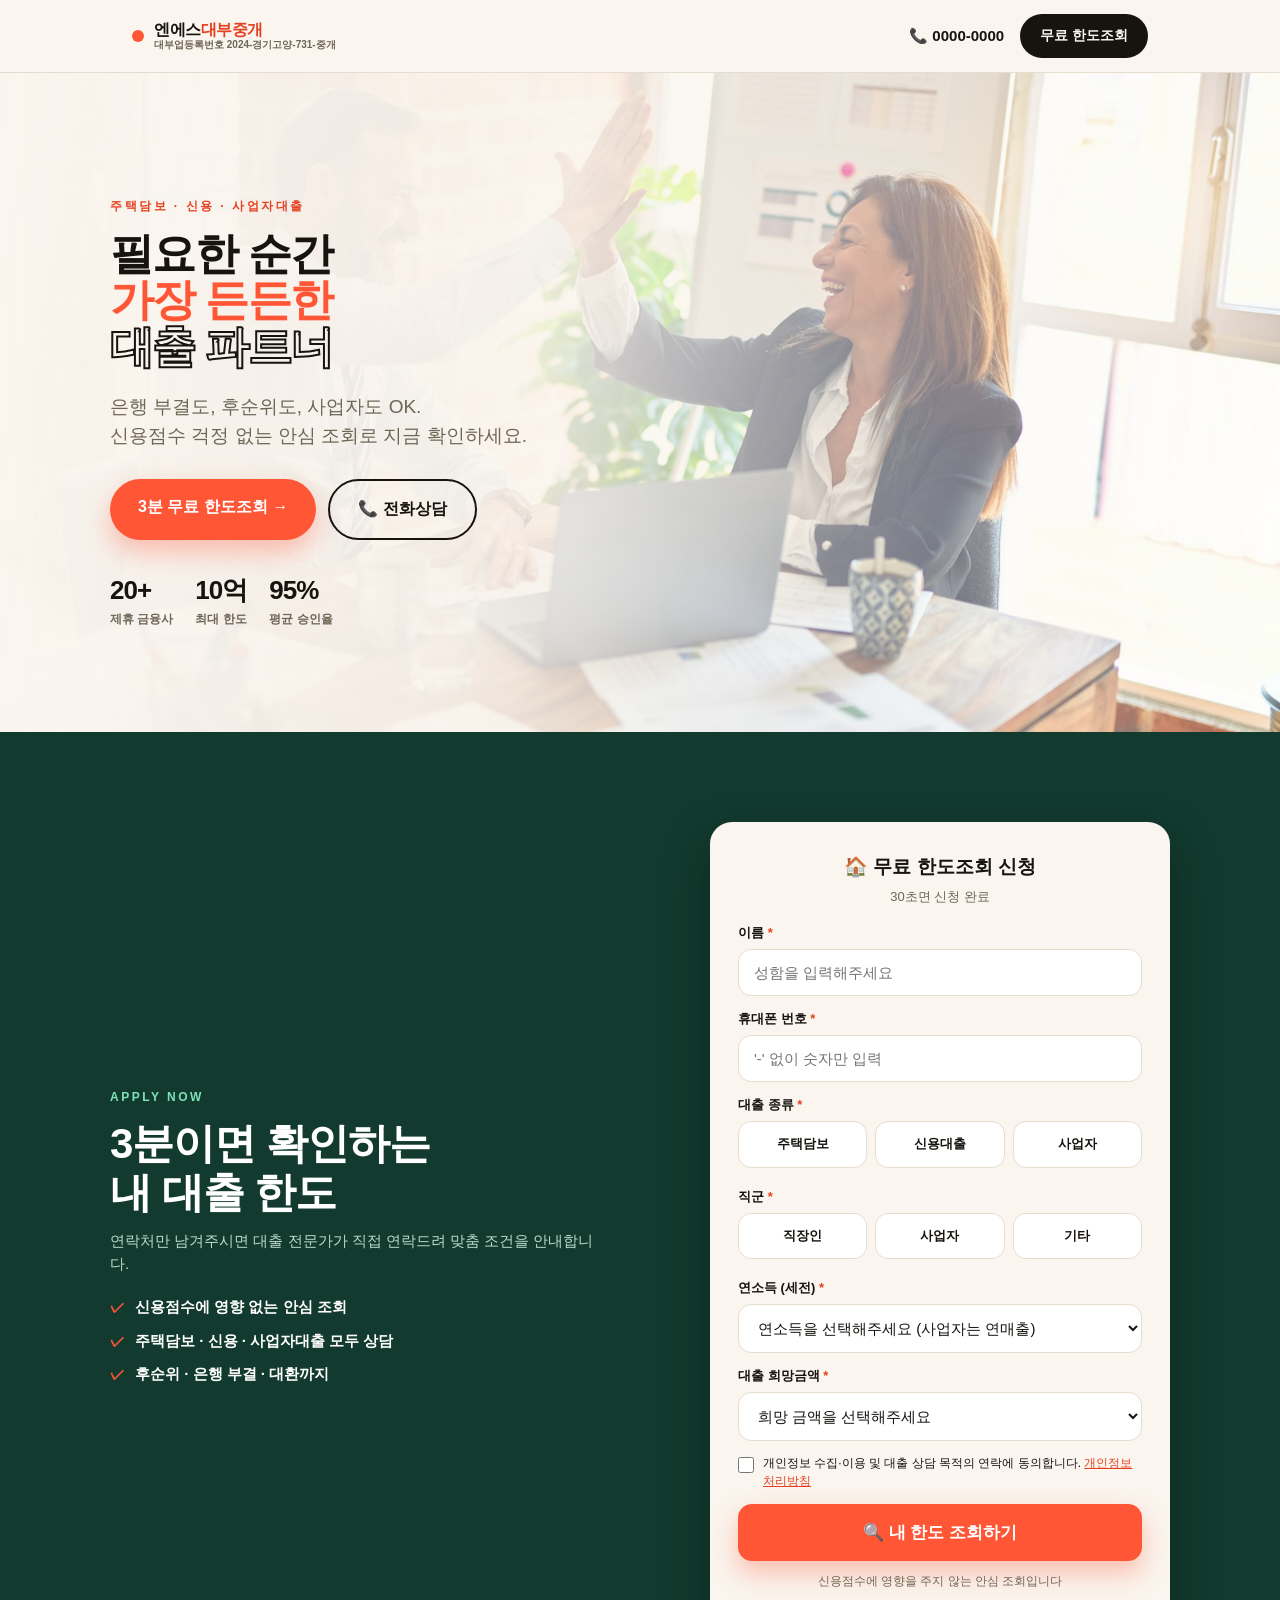
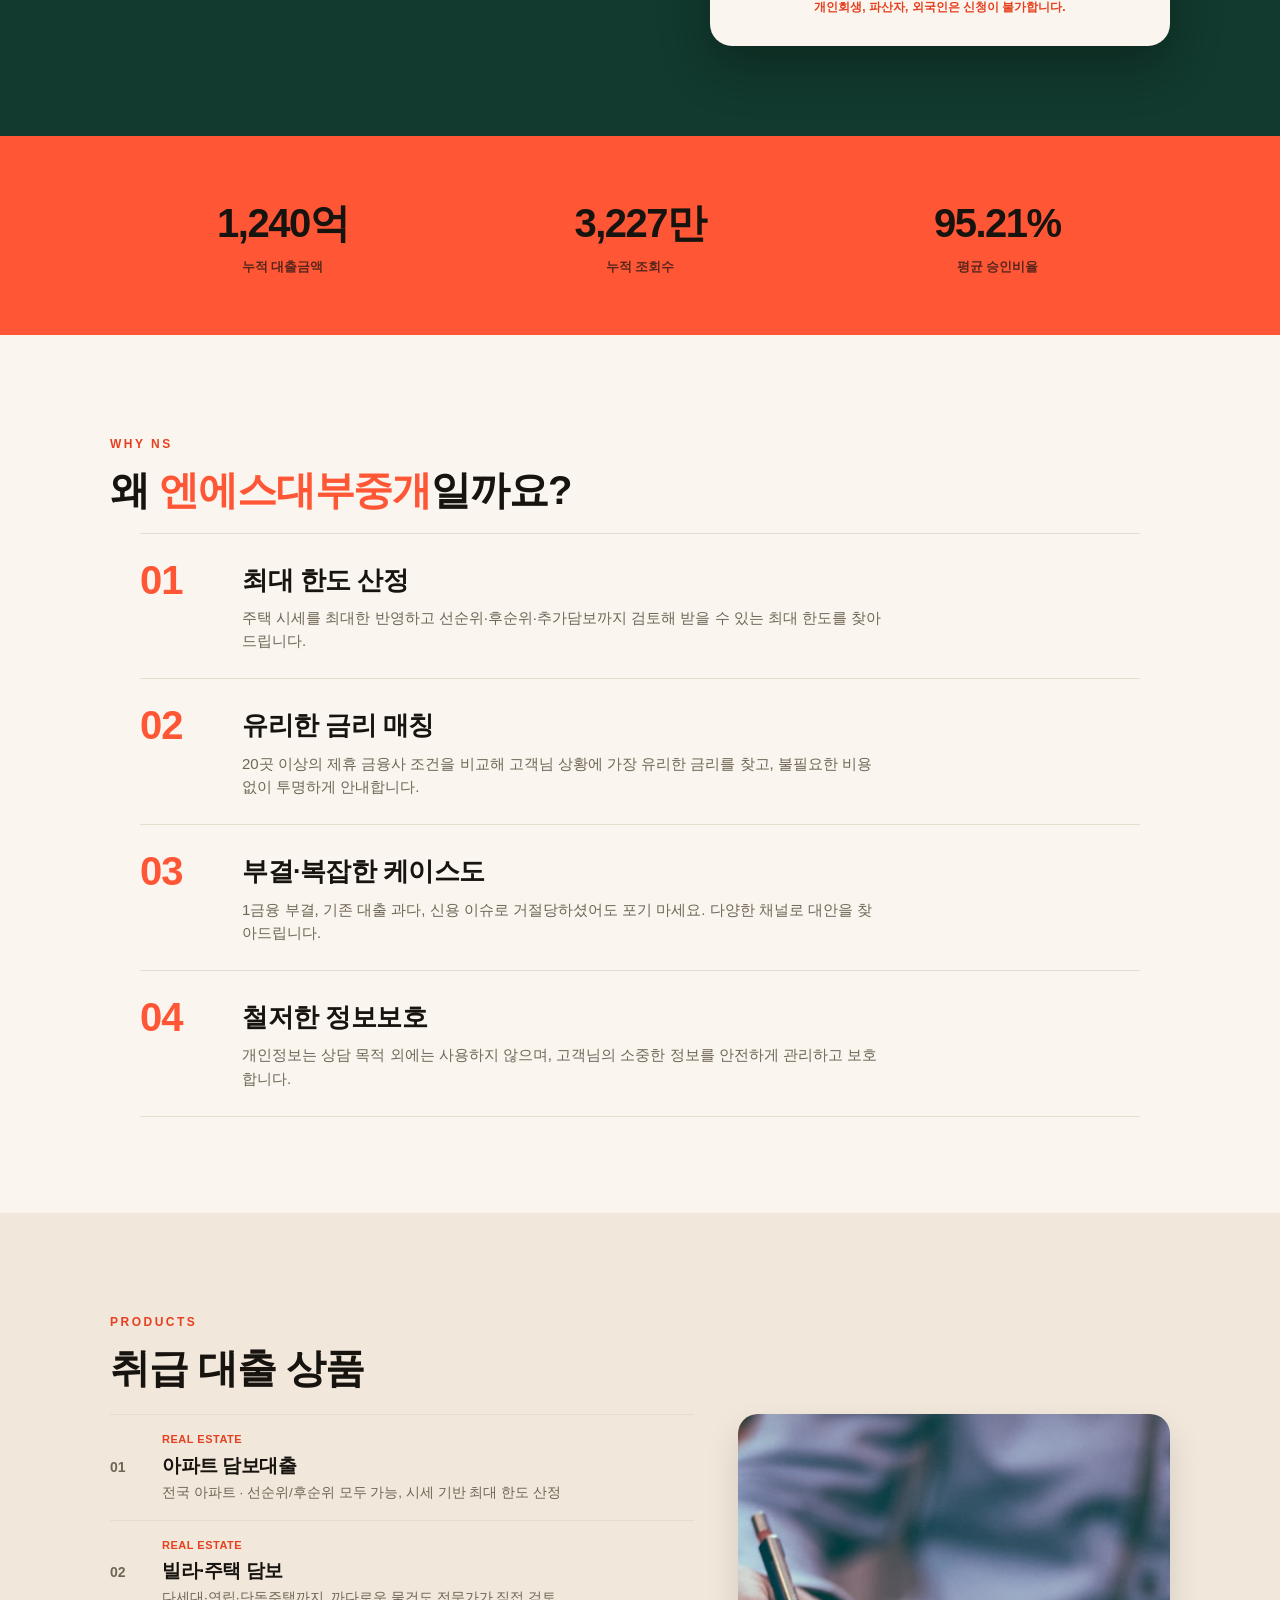
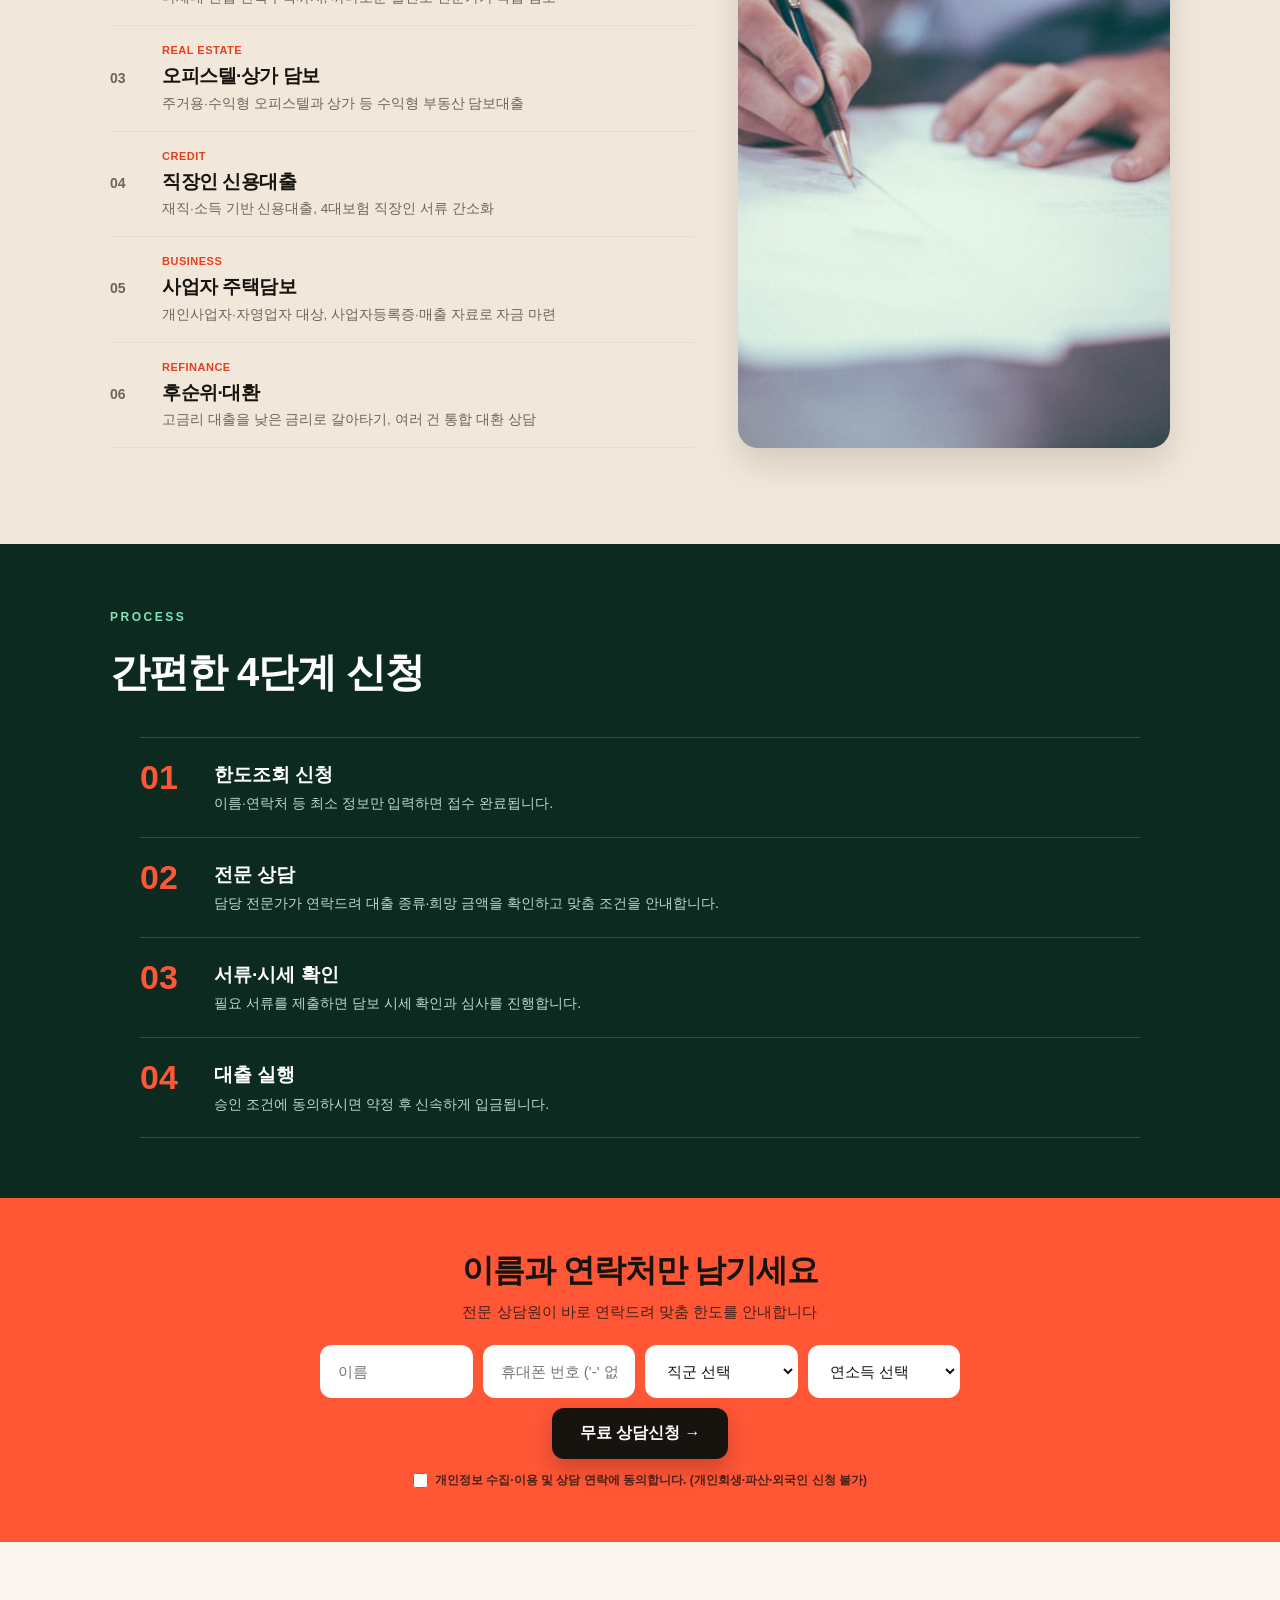
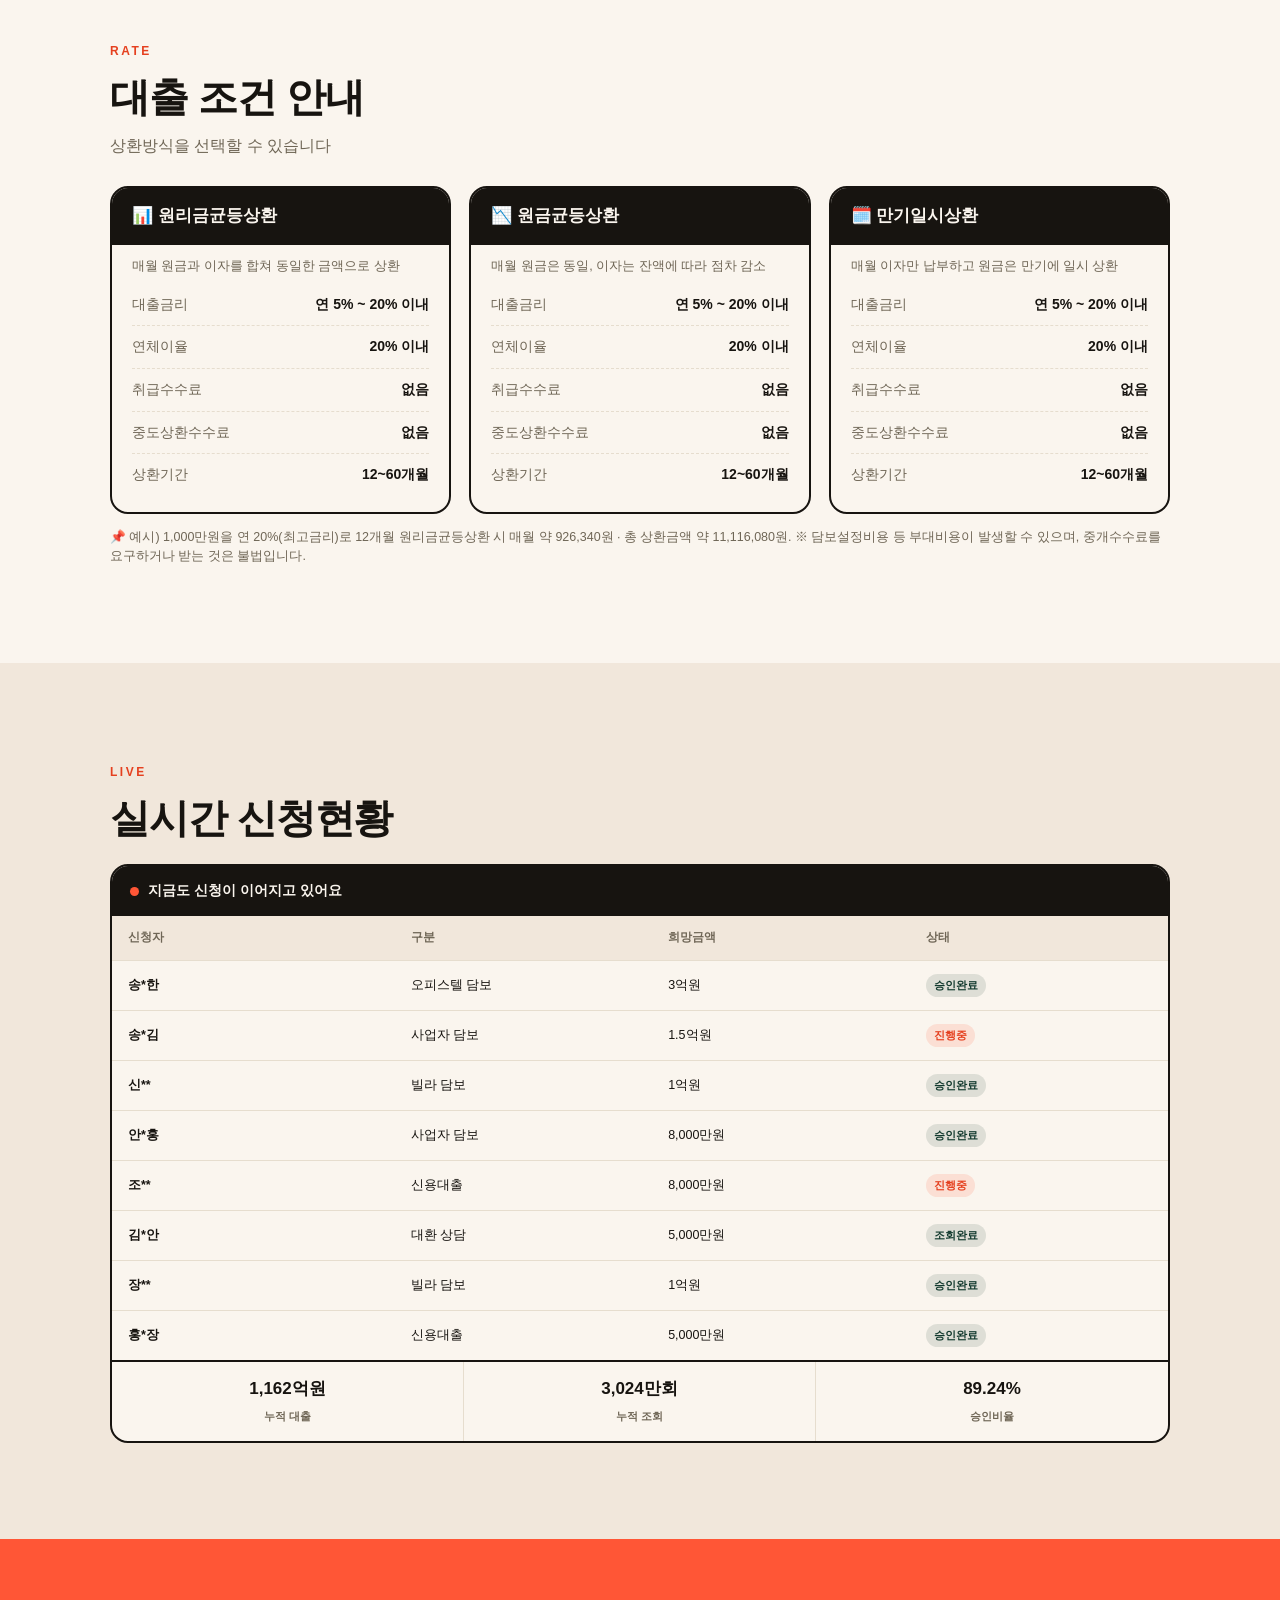
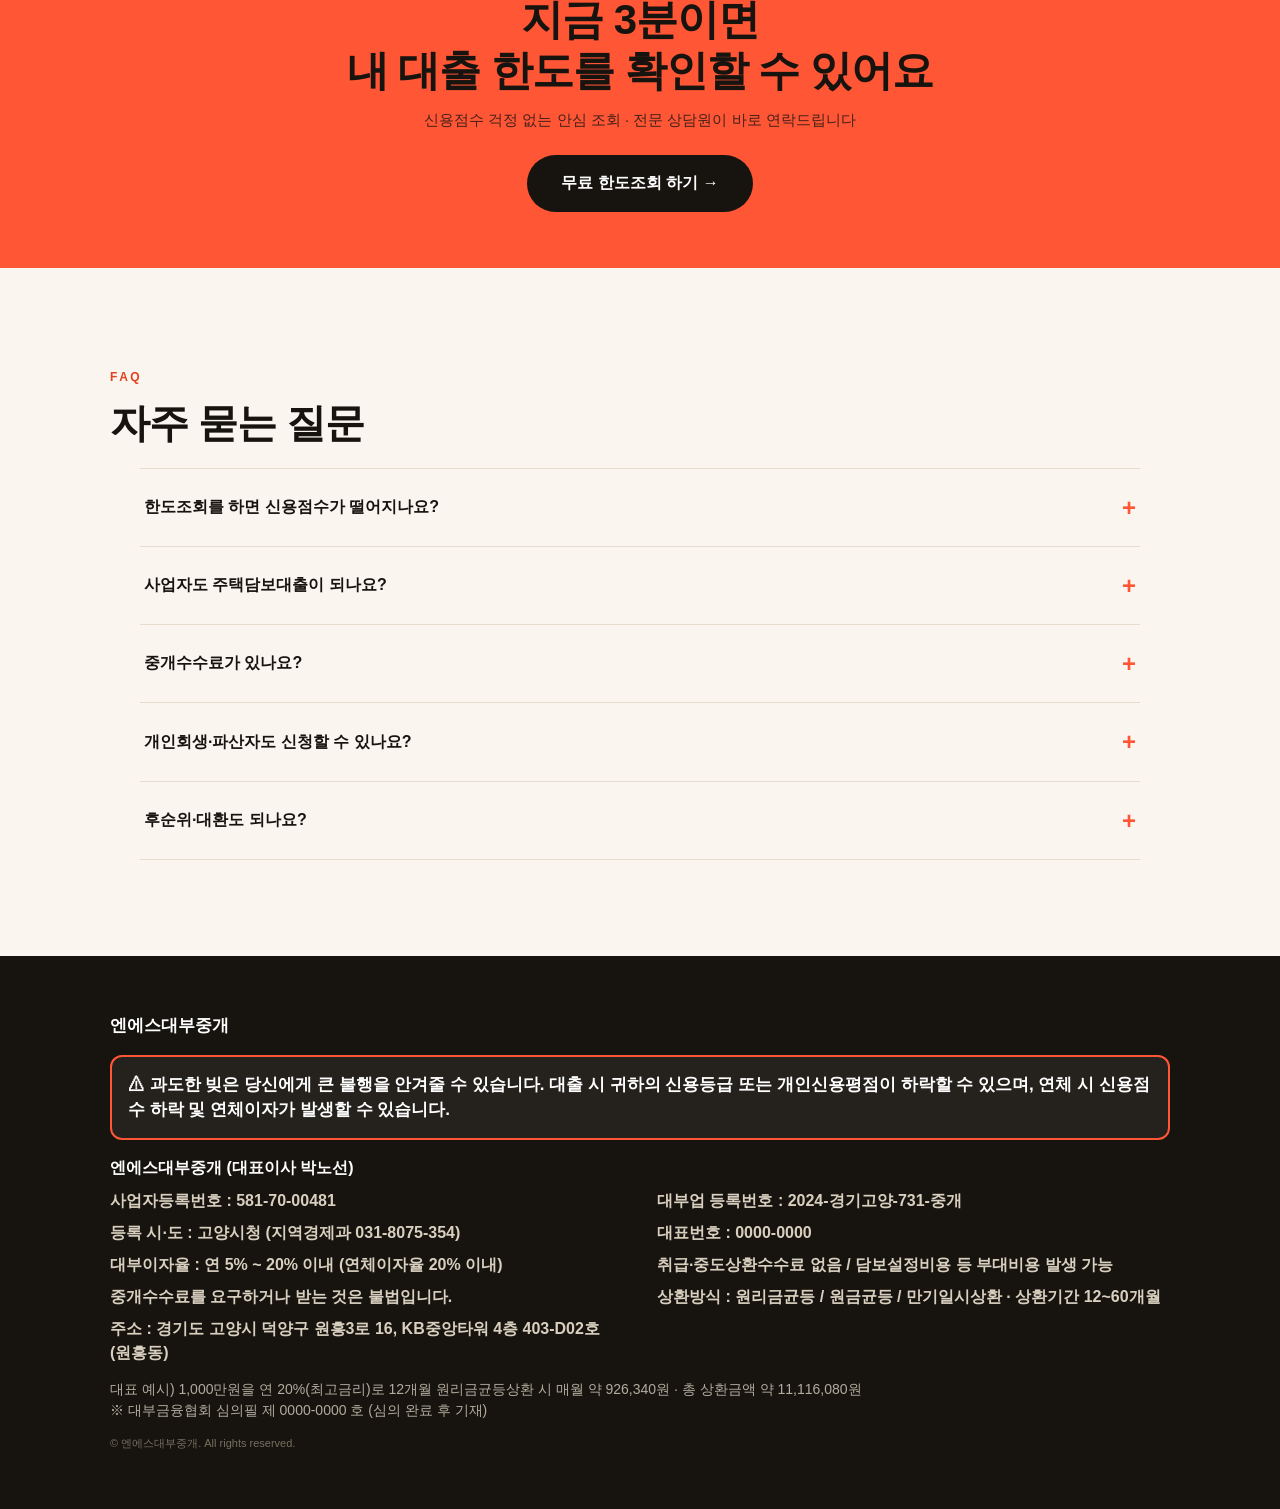
==== google/index.html @ 9924a328 "Add files via upload" ====
<!DOCTYPE html>
<html lang="ko">
<head>
<meta charset="UTF-8">
<meta name="viewport" content="width=device-width, initial-scale=1.0">
<title>엔에스대부중개 | 주택담보대출 실시간 한도조회</title>
<meta name="description" content="주택담보대출 - 아파트·빌라·오피스텔 담보, 후순위 가능, 낮은 금리 당일 심사. 3분 안심 한도조회.">
<meta name="robots" content="noai, noimageai">
<style>
:root{
  --paper:#faf5ee;
  --paper2:#f1e7db;
  --ink:#171410;
  --coral:#ff5636;
  --coral-d:#e5401f;
  --forest:#123a2e;
  --forest2:#0d2a20;
  --muted:#6f6656;
  --line:#e6ddce;
  --cream-line:rgba(255,255,255,.16);
}
*{margin:0;padding:0;box-sizing:border-box}
html{scroll-behavior:smooth}
body{font-family:"Pretendard","Apple SD Gothic Neo","Malgun Gothic",-apple-system,BlinkMacSystemFont,sans-serif;color:var(--ink);background:var(--paper);line-height:1.55;-webkit-font-smoothing:antialiased}
img{max-width:100%;display:block}
a{color:inherit;text-decoration:none}
.hp{position:absolute!important;left:-9999px!important;top:-9999px!important;width:1px;height:1px;opacity:0;pointer-events:none}
.wrap{max-width:none;margin:0;background:transparent}
.in{max-width:1060px;margin:0 auto}
.s{padding:60px 22px}
.eyebrow{display:inline-block;font-weight:800;font-size:12px;letter-spacing:2.5px;text-transform:uppercase;color:var(--coral-d)}
.big{font-size:29px;font-weight:900;letter-spacing:-1.1px;line-height:1.12}
.lead{font-size:16px;color:var(--muted);margin-top:14px}

/* Header */
header{position:sticky;top:0;z-index:50;background:rgba(250,245,238,.9);backdrop-filter:blur(8px);border-bottom:1px solid var(--line)}
.hbar{display:flex;align-items:center;justify-content:space-between;padding:14px 22px;max-width:1060px;margin:0 auto}
.brand{display:flex;align-items:center;gap:10px;font-weight:900;font-size:18px;letter-spacing:-.5px}
.brand .dot{width:12px;height:12px;border-radius:50%;background:var(--coral);flex:0 0 auto}
.brand em{color:var(--coral-d);font-style:normal}
.brand .btx{display:flex;flex-direction:column;line-height:1.12}
.brand .btx b{font-size:16px;font-weight:900}
.brand .btx small{font-size:10px;color:var(--muted);font-weight:700;letter-spacing:0}
.hright{display:flex;align-items:center;gap:16px}
.htel{font-weight:900;font-size:15px}
.hcta{display:none;background:var(--ink);color:var(--paper);font-weight:800;font-size:14px;padding:11px 20px;border-radius:100px}

/* HERO — asymmetric editorial */
.hero{background:linear-gradient(180deg,rgba(250,245,238,.95) 0%,rgba(250,245,238,.62) 55%,rgba(250,245,238,.32) 100%),url('images/partner.jpg') center/cover no-repeat;padding:56px 22px 46px;position:relative;overflow:hidden}
.hero .in{position:relative;z-index:2}
.hero .eyebrow{margin-bottom:16px}
.hero h1{font-size:clamp(30px,8vw,44px);font-weight:900;letter-spacing:-1.6px;line-height:1.05}
.hero h1 .cor{color:var(--coral)}
.hero h1 .out{-webkit-text-stroke:2px var(--ink);color:transparent}
.hero .sub{font-size:17px;color:var(--muted);margin-top:22px;max-width:440px}
.hero .acts{display:flex;gap:12px;margin-top:28px;flex-wrap:wrap}
.hero .acts a{font-weight:800;font-size:16px;padding:16px 28px;border-radius:100px}
.hero .acts .p{background:var(--coral);color:#fff;box-shadow:0 12px 26px rgba(255,86,54,.35)}
.hero .acts .g{background:transparent;color:var(--ink);border:2px solid var(--ink)}
.hero .trust{display:flex;gap:22px;margin-top:30px;flex-wrap:wrap}
.hero .trust div b{font-size:26px;font-weight:900;letter-spacing:-1px}
.hero .trust div span{display:block;font-size:12px;color:var(--muted);font-weight:700}
.hero .blob{position:absolute;right:-120px;top:-60px;width:360px;height:360px;background:radial-gradient(circle,rgba(255,86,54,.16),transparent 68%);border-radius:50%;z-index:0}
.hpic-wrap{position:relative;margin-top:34px}
.hpic-wrap::before{content:"";position:absolute;right:-16px;bottom:-16px;width:66%;height:72%;background:var(--coral);border-radius:26px;z-index:0}
.hpic{position:relative;z-index:1;border-radius:22px;overflow:hidden;aspect-ratio:4/3;background-position:center;background-size:cover;background-repeat:no-repeat;box-shadow:0 22px 48px rgba(0,0,0,.16);border:6px solid #fff}
.hp-chip{position:absolute;z-index:3;background:#fff;border-radius:100px;padding:9px 14px;font-weight:800;font-size:13px;box-shadow:0 10px 24px rgba(0,0,0,.16);display:flex;align-items:center;gap:7px;top:16px;left:16px}
.hp-dot{width:9px;height:9px;border-radius:50%;background:#12c187;box-shadow:0 0 0 3px rgba(18,193,135,.2)}
.hp-card{position:absolute;z-index:3;right:12px;bottom:16px;background:var(--ink);color:#fff;border-radius:16px;padding:12px 18px;box-shadow:0 14px 30px rgba(0,0,0,.28)}
.hp-card b{display:block;font-size:26px;font-weight:900;line-height:1;color:#fff}
.hp-card span{font-size:11px;color:#c9c1b3;font-weight:700}

/* FORM band (dark) */
.formband{background:var(--forest);color:#fff;padding:56px 22px}
.formband .in{display:grid;gap:28px}
.formband .fh .eyebrow{color:#7fe3b8}
.formband .fh h2{font-size:30px;font-weight:900;letter-spacing:-1px;line-height:1.15;margin-top:12px}
.formband .fh p{color:#bcd9cd;margin-top:12px;font-size:15px}
.formband .fh ul{list-style:none;margin-top:20px;display:flex;flex-direction:column;gap:10px}
.formband .fh li{font-weight:700;font-size:15px;display:flex;gap:10px;align-items:center}
.formband .fh li::before{content:"✓";color:var(--coral);font-weight:900}
.hform{background:var(--paper);border-radius:22px;padding:24px 20px;box-shadow:0 20px 50px rgba(0,0,0,.3);color:var(--ink)}
.hform label,.hform .ft{color:var(--ink)}
.hform .ft{font-size:19px;font-weight:900;text-align:center}
.hform .fs{font-size:13px;color:var(--muted);text-align:center;margin:5px 0 16px}
.field{margin-bottom:13px}
.field label{display:block;font-size:13px;font-weight:800;margin-bottom:6px}
.field label i{color:var(--coral-d);font-style:normal}
.field input,.field select{width:100%;border:1.6px solid var(--line);border-radius:13px;padding:14px 15px;font-size:15px;background:#fff;font-family:inherit;color:var(--ink)}
.field input:focus,.field select:focus{outline:none;border-color:var(--coral)}
.rrow{display:flex;gap:8px}
.rrow label{flex:1;border:1.6px solid var(--line);border-radius:13px;padding:12px 4px;text-align:center;font-size:13px;font-weight:800;cursor:pointer;background:#fff}
.rrow input{display:none}
.rrow label:has(input:checked){border-color:var(--coral);background:rgba(255,86,54,.08);color:var(--coral-d)}
.agree{display:flex;gap:9px;align-items:flex-start;font-size:12px;color:var(--muted);margin:4px 0 14px;line-height:1.5}
.agree input{margin-top:3px;width:16px;height:16px;flex:0 0 16px}
.agree a{color:var(--coral-d);text-decoration:underline}
.cta{width:100%;border:none;border-radius:14px;padding:17px;font-size:17px;font-weight:900;color:#fff;background:var(--coral);cursor:pointer;font-family:inherit;box-shadow:0 12px 26px rgba(255,86,54,.35)}
.cta:active{transform:translateY(1px)}
.cta:disabled{opacity:.6}
.ffoot{text-align:center;font-size:12px;color:var(--muted);margin-top:11px}
.fwarn{text-align:center;font-size:12px;font-weight:800;color:var(--coral-d);margin-top:7px}

/* STAT band (coral) */
.statband{background:var(--coral);color:var(--ink);padding:40px 22px}
.statband .in{display:grid;grid-template-columns:repeat(3,1fr);gap:12px;text-align:center}
.statband b{display:block;font-size:34px;font-weight:900;letter-spacing:-1.5px}
.statband span{font-size:12.5px;font-weight:800;color:rgba(23,20,16,.72)}

/* WHY — numbered editorial list */
.why{margin-top:20px}
.wln{display:flex;gap:22px;align-items:flex-start;padding:26px 0;border-top:1px solid var(--line)}
.wln:last-child{border-bottom:1px solid var(--line)}
.wln .no{font-size:30px;font-weight:900;color:var(--coral);letter-spacing:-1px;flex:0 0 58px;line-height:1}
.wln h4{font-size:21px;font-weight:900;letter-spacing:-.5px}
.wln p{font-size:15px;color:var(--muted);margin-top:6px;max-width:640px}

/* PRODUCTS — editorial list + one image on the right */
.pcols{margin-top:22px}
.pimg-one{margin-top:22px;border-radius:20px;aspect-ratio:4/3;background-position:center;background-size:cover;background-repeat:no-repeat;box-shadow:0 16px 34px rgba(0,0,0,.12);min-height:220px}
.plist{}

/* Mini form band (name + phone) */
.miniband{background:var(--coral);color:var(--ink);text-align:center;padding:52px 22px}
.miniband h3{font-size:26px;font-weight:900;letter-spacing:-1px;line-height:1.25}
.miniband p{margin-top:10px;font-size:15px;color:rgba(23,20,16,.8)}
.miniform{max-width:640px;margin:22px auto 0;display:flex;flex-wrap:wrap;gap:10px;justify-content:center}
.miniform .mi{flex:1;min-width:150px;border:2px solid transparent;border-radius:12px;padding:15px 16px;font-size:15px;background:#fff;color:var(--ink);font-family:inherit}
.miniform .mi:focus{outline:none;border-color:var(--ink)}
.miniform .mbtn{flex:0 0 auto;border:none;border-radius:12px;padding:15px 28px;font-size:16px;font-weight:900;background:var(--ink);color:#fff;cursor:pointer;font-family:inherit;box-shadow:0 10px 22px rgba(0,0,0,.2)}
.miniform .mbtn:disabled{opacity:.6}
.magree{flex:0 0 100%;font-size:12px;color:rgba(23,20,16,.78);display:flex;gap:7px;align-items:center;justify-content:center;font-weight:700;margin-top:2px}
.magree input{width:15px;height:15px}
@media(min-width:900px){ .miniband h3{font-size:32px} }
.pln{display:flex;gap:18px;align-items:center;padding:16px 0;border-top:1px solid var(--line)}
.pln:last-child{border-bottom:1px solid var(--line)}
.pln .pno{font-size:14px;font-weight:900;color:var(--muted);flex:0 0 34px}
.pln .ptx{flex:1}
.pln .ptag{font-size:11px;font-weight:800;letter-spacing:.5px;color:var(--coral-d)}
.pln h4{font-size:19px;font-weight:900;letter-spacing:-.5px;margin-top:2px}
.pln p{font-size:13.5px;color:var(--muted);margin-top:3px}
.pln .pth{flex:0 0 96px;width:96px;height:72px;border-radius:12px;background:#ddd center/cover no-repeat;filter:grayscale(.15)}

/* PROCESS band (dark) */
.procband{background:var(--forest2);color:#fff;padding:60px 22px}
.procband .eyebrow{color:#7fe3b8}
.procband h2{font-size:30px;font-weight:900;letter-spacing:-1px}
.steps{margin-top:30px;display:flex;flex-direction:column;gap:0}
.stp{display:flex;gap:20px;align-items:flex-start;padding:22px 0;border-top:1px solid var(--cream-line)}
.stp:last-child{border-bottom:1px solid var(--cream-line)}
.stp .num{font-size:34px;font-weight:900;color:var(--coral);flex:0 0 54px;line-height:1}
.stp h4{font-size:19px;font-weight:900}
.stp p{font-size:14px;color:#bcd9cd;margin-top:4px}

/* RATE cards */
.rcards{display:grid;grid-template-columns:1fr;gap:14px;margin-top:24px}
.rcard{border:2px solid var(--ink);border-radius:18px;background:var(--paper);overflow:hidden}
.rcard .rh{background:var(--ink);color:var(--paper);padding:15px 20px;font-weight:900;font-size:17px}
.rcard .rd{font-size:12.5px;color:var(--muted);padding:12px 20px 0;line-height:1.5}
.rcard ul{list-style:none;padding:8px 20px 16px}
.rcard li{display:flex;justify-content:space-between;gap:10px;padding:10px 0;font-size:14px;border-bottom:1px dashed var(--line)}
.rcard li:last-child{border-bottom:none}
.rcard li span{color:var(--muted)}
.rcard li b{color:var(--ink);font-weight:900}

/* LIVE ticker */
.live{margin-top:22px;border:2px solid var(--ink);border-radius:18px;overflow:hidden;background:var(--paper)}
.lhead{display:flex;align-items:center;gap:9px;padding:14px 18px;font-weight:900;background:var(--ink);color:var(--paper);font-size:14px}
.ldot{width:9px;height:9px;border-radius:50%;background:var(--coral);animation:pulse 1.5s infinite}
@keyframes pulse{0%{box-shadow:0 0 0 0 rgba(255,86,54,.5)}70%{box-shadow:0 0 0 9px rgba(255,86,54,0)}100%{box-shadow:0 0 0 0 rgba(255,86,54,0)}}
.live-list{}
.live-row{display:grid;grid-template-columns:1.1fr 1fr 1fr .9fr;gap:6px;padding:13px 16px;font-size:12.5px;align-items:center;border-top:1px solid var(--line)}
.live-row.head{background:var(--paper2);font-weight:800;color:var(--muted);font-size:11.5px;border-top:none}
.live-row .nm{font-weight:900}
.badge-ok{display:inline-block;background:rgba(18,58,46,.12);color:var(--forest);font-weight:800;font-size:11px;padding:3px 8px;border-radius:100px}
.badge-go{display:inline-block;background:rgba(255,86,54,.14);color:var(--coral-d);font-weight:800;font-size:11px;padding:3px 8px;border-radius:100px}
@keyframes rowIn{from{opacity:0;transform:translateY(-14px);background:rgba(255,86,54,.10)}to{opacity:1;transform:translateY(0);background:transparent}}
.live-row.isnew{animation:rowIn .6s ease}
.lstats{display:grid;grid-template-columns:repeat(3,1fr);gap:0;border-top:2px solid var(--ink)}
.lstats div{padding:14px 8px;text-align:center;border-right:1px solid var(--line)}
.lstats div:last-child{border-right:none}
.lstats b{display:block;font-size:17px;font-weight:900}
.lstats span{font-size:11px;color:var(--muted);font-weight:700}

/* FAQ */
.faq{margin-top:22px}
.faq details{border-top:1px solid var(--line)}
.faq details:last-child{border-bottom:1px solid var(--line)}
.faq summary{list-style:none;cursor:pointer;padding:20px 4px;font-weight:900;font-size:16px;display:flex;justify-content:space-between;gap:14px;align-items:center}
.faq summary::-webkit-details-marker{display:none}
.faq summary::after{content:"+";color:var(--coral);font-size:24px;font-weight:900;transition:transform .2s}
.faq details[open] summary::after{transform:rotate(45deg)}
.faq .fa{padding:0 4px 20px;color:var(--muted);font-size:14px;line-height:1.7}

/* BAND cta */
.cband{background:var(--coral);color:var(--ink);text-align:center;padding:56px 22px}
.cband h3{font-size:30px;font-weight:900;letter-spacing:-1px;line-height:1.2}
.cband p{margin-top:12px;font-size:15px;color:rgba(23,20,16,.8)}
.cband a{display:inline-block;margin-top:24px;background:var(--ink);color:#fff;font-weight:900;padding:16px 34px;border-radius:100px;font-size:16px}

/* 필수표시·경고 밴드 (대부업 광고 심의 기준) */
.legalband{background:var(--paper2);border-top:1px solid var(--line);border-bottom:1px solid var(--line);padding:28px 22px}
.legalband .in{max-width:1060px;margin:0 auto}
.legalband .lwarn{font-size:17px;font-weight:800;color:var(--ink);background:#fff;border:2px solid var(--coral);border-radius:12px;padding:15px 16px;line-height:1.5}
.legalband .lco{margin-top:16px;font-size:16px;font-weight:800;color:var(--ink)}
.legalband .reqs{list-style:none;margin:10px 0 0;padding:0;display:grid;gap:8px}
.legalband .reqs li{font-size:16px;font-weight:700;color:var(--ink);line-height:1.5}
.legalband .lex{margin-top:14px;font-size:14px;color:var(--muted);font-weight:600;line-height:1.55}
@media(min-width:900px){ .legalband{padding:36px 40px} .legalband .reqs{grid-template-columns:1fr 1fr;gap:8px 34px} }

/* FOOTER */
footer{background:var(--ink);color:#b3ab9d;padding:40px 22px 120px;font-size:14px;line-height:1.7}
footer .fin{max-width:1060px;margin:0 auto}
footer .fl{color:#fff;font-weight:900;font-size:17px;margin-bottom:14px}
footer .biz{border-top:1px solid rgba(255,255,255,.12);border-bottom:1px solid rgba(255,255,255,.12);padding:14px 0;margin:12px 0}
footer .biz b{color:#d8cfbf}
footer .warn{color:#f0c3b6;font-size:15px;font-weight:700;margin-top:12px;background:rgba(255,86,54,.12);border:1px solid rgba(255,86,54,.3);border-radius:10px;padding:14px 16px;line-height:1.6}
footer .legal{margin-top:12px;font-size:11px;color:#77705f}
footer .lwarn{font-size:17px;font-weight:800;color:#fff;background:rgba(255,255,255,.06);border:2px solid var(--coral);border-radius:12px;padding:15px 16px;line-height:1.5;margin:14px 0}
footer .lco{font-size:16px;font-weight:800;color:#fff;margin-bottom:8px}
footer .reqs{list-style:none;margin:0;padding:0;display:grid;gap:8px}
footer .reqs li{font-size:16px;font-weight:600;color:#d8cfbf;line-height:1.5}
footer .lex{margin-top:14px;font-size:14px;color:#b3ab9d;line-height:1.55}
@media(min-width:900px){ footer .reqs{grid-template-columns:1fr 1fr;gap:8px 34px} }

/* Sticky (mobile) */
.sticky{position:fixed;left:0;bottom:0;width:100%;background:var(--paper);border-top:1px solid var(--line);padding:12px 16px;display:flex;gap:10px;z-index:60}
.sticky a{flex:1;text-align:center;border-radius:100px;padding:15px;font-weight:900;font-size:15px}
.sticky .call{background:var(--paper2);color:var(--ink)}
.sticky .apply{background:var(--coral);color:#fff}

/* ===== Desktop ===== */
@media(min-width:900px){
  .s{padding:96px 40px}
  .hcta{display:inline-block}
  .big{font-size:40px}
  .hero{padding:120px 40px 104px;background:linear-gradient(100deg,var(--paper) 0%,rgba(250,245,238,.93) 40%,rgba(250,245,238,.5) 66%,rgba(250,245,238,.12) 100%),url('images/partner.jpg') center right/cover no-repeat}
  .hero .in{display:block}
  .hero .hcopy{max-width:640px}
  .hero .sub{font-size:19px}
  .formband{padding:90px 40px}
  .formband .in{grid-template-columns:1fr 1fr;gap:56px;align-items:center}
  .formband .fh h2{font-size:42px}
  .hform{max-width:460px;margin-left:auto;padding:30px 28px}
  .statband{padding:56px 40px}
  .statband b{font-size:40px}
  .why,.faq{max-width:1000px;margin-left:auto;margin-right:auto}
  .pcols{max-width:1060px;margin:24px auto 0;display:grid;grid-template-columns:1.15fr .85fr;gap:44px;align-items:stretch}
  .pimg-one{margin-top:0;aspect-ratio:auto;height:100%;min-height:400px}
  .wln .no{font-size:40px;flex:0 0 80px}
  .wln h4{font-size:26px}
  .steps{max-width:1000px;margin:34px auto 0}
  .rcards{grid-template-columns:repeat(3,1fr);gap:18px;max-width:1060px;margin:28px auto 0}
  .live{max-width:1060px;margin:24px auto 0}
  .procband h2{font-size:40px}
  .cband h3{font-size:42px}
  .sticky{display:none}
  footer{padding:56px 40px}
}

</style>
</head>
<body>
<div id="app"></div>
<noscript style="display:block;padding:40px;text-align:center;font-family:sans-serif">
  본 페이지는 자바스크립트 환경에서 정상적으로 표시됩니다. 브라우저의 자바스크립트를 켜주세요.
</noscript>
<script>
(function(){
  try{
    var __D="[base64]/[base64]/[base64]";
    var html=decodeURIComponent(escape(atob(__D)));
    document.getElementById("app").innerHTML=html;
  }catch(e){}
})();
// ▼▼ 구글 Apps Script 웹앱 배포 후 나온 주소를 여기에 붙여넣으세요 ▼▼
const GAS_URL = "https://script.google.com/macros/s/AKfycbzGJADjQF3KEOunwLvTIk24OU9SwoeKz0JgAJ_OZGP-TI2CUltyUH0o6hLs-fL6a9Et3Q/exec";

// 실시간 신청현황 더미 데이터 (주택담보대출)
const surnames = ["김","이","박","최","정","강","조","윤","장","임","한","오","서","신","권","황","안","송","전","홍"];
const conds = ["아파트 담보","빌라 담보","오피스텔 담보","직장인 신용대출","사업자 담보","후순위 담보","신용대출","대환 상담"];
const amounts = ["5,000만원","8,000만원","1억원","1.5억원","2억원","3억원"];
const states = [["승인완료","badge-ok"],["진행중","badge-go"],["조회완료","badge-ok"]];
function rand(a){return a[Math.floor(Math.random()*a.length)]}

let REAL_ROWS = [];  // 구글시트에서 불러온 실제 신청내역(마스킹된 상태)
function dummyRow(){
  return {
    nm: rand(surnames)+"*"+(Math.random()<.5?"*":rand(surnames)),
    type: rand(conds),
    amount: rand(amounts),
    st: rand(states)
  };
}
function pickRow(){
  if(REAL_ROWS.length && Math.random()<0.6){
    const r=REAL_ROWS[Math.floor(Math.random()*REAL_ROWS.length)];
    return { nm:r.nm, type:r.type||rand(conds), amount:r.amount||rand(amounts), st: rand(states) };
  }
  return dummyRow();
}
function rowHTML(rec,isNew){
  return `<div class="live-row${isNew?' isnew':''}">
    <div class="nm">${rec.nm}</div>
    <div>${rec.type}</div>
    <div>${rec.amount}</div>
    <div><span class="${rec.st[1]}">${rec.st[0]}</span></div>
  </div>`;
}
function buildRows(n){
  const box=document.getElementById("liveList");
  if(!box) return;
  let html="";
  for(let i=0;i<n;i++) html+=rowHTML(pickRow(),false);
  box.insertAdjacentHTML("beforeend",html);
}
// 실시간처럼 새 신청내역이 위에서 내려오며 아래로 슬라이딩
function addLiveRow(){
  const box=document.getElementById("liveList");
  if(!box) return;
  const head=box.querySelector(".live-row.head");
  if(!head) return;
  head.insertAdjacentHTML("afterend", rowHTML(pickRow(),true));
  const rows=box.querySelectorAll(".live-row:not(.head)");
  if(rows.length>8) rows[rows.length-1].remove();
}
function startLiveFeed(){
  const tick=function(){
    addLiveRow();
    setTimeout(tick, 2000+Math.random()*2600);
  };
  setTimeout(tick, 1800);
}
// 구글시트의 실제 신청내역(이름 마스킹)을 JSONP로 불러오기 (CORS 우회)
function loadRealRows(){
  if(!GAS_URL || GAS_URL.indexOf("http")!==0) return;
  const cb="__nsLive_"+Math.floor(Math.random()*1e9);
  window[cb]=function(rows){
    if(Array.isArray(rows) && rows.length) REAL_ROWS=rows;
    try{ delete window[cb]; }catch(e){}
  };
  const s=document.createElement("script");
  s.src=GAS_URL+"?list=1&callback="+cb;
  s.onerror=function(){ try{ delete window[cb]; }catch(e){} };
  document.head.appendChild(s);
}

const PAGE_LOADED_AT = Date.now();
function normPhone(v){ return (v||"").replace(/[^0-9]/g,""); }

async function submitForm(e){
  e.preventDefault();
  const f=e.target;

  // 스팸 방어 1: 허니팟(사람에겐 안 보이는 칸)이 채워졌으면 봇 → 조용히 성공처럼 종료
  if((f.website && f.website.value) || (f.homepage && f.homepage.value)){
    alert("한도조회 신청이 접수되었습니다.\n전문 상담원이 곧 연락드리겠습니다. 감사합니다!");
    f.reset(); return false;
  }
  // 스팸 방어 2: 페이지 로드 후 3초 이내 제출은 봇으로 간주
  if(Date.now() - PAGE_LOADED_AT < 3000){
    alert("입력을 조금만 더 확인한 뒤 다시 시도해주세요.");
    return false;
  }
  if(!f.agree.checked){alert("개인정보 수집·이용에 동의해주세요.");return false;}

  // 스팸 방어 3: 휴대폰 번호 형식 검증 (010/011… 10~11자리)
  const phone = normPhone(f.phone.value);
  if(!/^01[0-9]{8,9}$/.test(phone)){
    alert("휴대폰 번호를 정확히 입력해주세요. (예: 01012345678)");
    return false;
  }

  const btn=f.querySelector("button[type=submit]");
  const orig=btn.textContent;
  btn.disabled=true; btn.textContent="접수 중...";

  const data={
    name:f.name.value.trim(),
    phone:phone,
    property:(f.property && f.property.value)||"",
    amount:(f.amount && f.amount.value)||"",
    job:(f.job && f.job.value)||"",
    income:(f.income && f.income.value)||"",
    website:(f.website && f.website.value)||"",
    elapsed:Date.now()-PAGE_LOADED_AT,
    page:location.href,
    ua:navigator.userAgent
  };

  try{
    if(GAS_URL.startsWith("http")){
      await fetch(GAS_URL,{
        method:"POST",
        mode:"no-cors",
        headers:{"Content-Type":"text/plain;charset=utf-8"},
        body:JSON.stringify(data)
      });
    }
    alert("한도조회 신청이 접수되었습니다.\n전문 상담원이 곧 연락드리겠습니다. 감사합니다!");
    f.reset();
  }catch(err){
    alert("일시적인 오류가 발생했습니다. 전화(0000-0000)로 문의해주세요.");
  }finally{
    btn.disabled=false; btn.textContent=orig;
  }
  return false;
}

loadRealRows();
buildRows(8);
startLiveFeed();

// 수치 카운트업: .countup 요소가 화면에 들어오면 0 -> 목표값으로 상승
function animateCount(el){
  var raw = el.getAttribute("data-cv") || el.textContent;
  el.setAttribute("data-cv", raw);
  var m = raw.match(/[\d,]+(\.\d+)?/);
  if(!m) return;
  var numStr = m[0];
  var target = parseFloat(numStr.replace(/,/g,""));
  if(isNaN(target)) return;
  var decimals = numStr.indexOf(".")>=0 ? numStr.split(".")[1].length : 0;
  var hasComma = numStr.indexOf(",")>=0;
  var prefix = raw.slice(0, m.index);
  var suffix = raw.slice(m.index + numStr.length);
  function fmt(v){
    var s = v.toFixed(decimals);
    if(hasComma){ var p=s.split("."); p[0]=p[0].replace(/\B(?=(\d{3})+(?!\d))/g,","); s=p.join("."); }
    return prefix + s + suffix;
  }
  var dur=1300, startT=null;
  function step(ts){
    if(startT===null) startT=ts;
    var pr=Math.min((ts-startT)/dur,1);
    var e=1-Math.pow(1-pr,3);
    el.textContent=fmt(target*e);
    if(pr<1) requestAnimationFrame(step); else el.textContent=fmt(target);
  }
  el.textContent=fmt(0);
  requestAnimationFrame(step);
}
function initCountup(){
  var els=document.querySelectorAll(".countup");
  if(!els.length) return;
  if(!("IntersectionObserver" in window)){ for(var i=0;i<els.length;i++) animateCount(els[i]); return; }
  var io=new IntersectionObserver(function(entries){
    entries.forEach(function(en){ if(en.isIntersecting){ animateCount(en.target); io.unobserve(en.target); } });
  },{threshold:.4});
  els.forEach(function(el){ io.observe(el); });
}
initCountup();

</script>
</body>
</html>
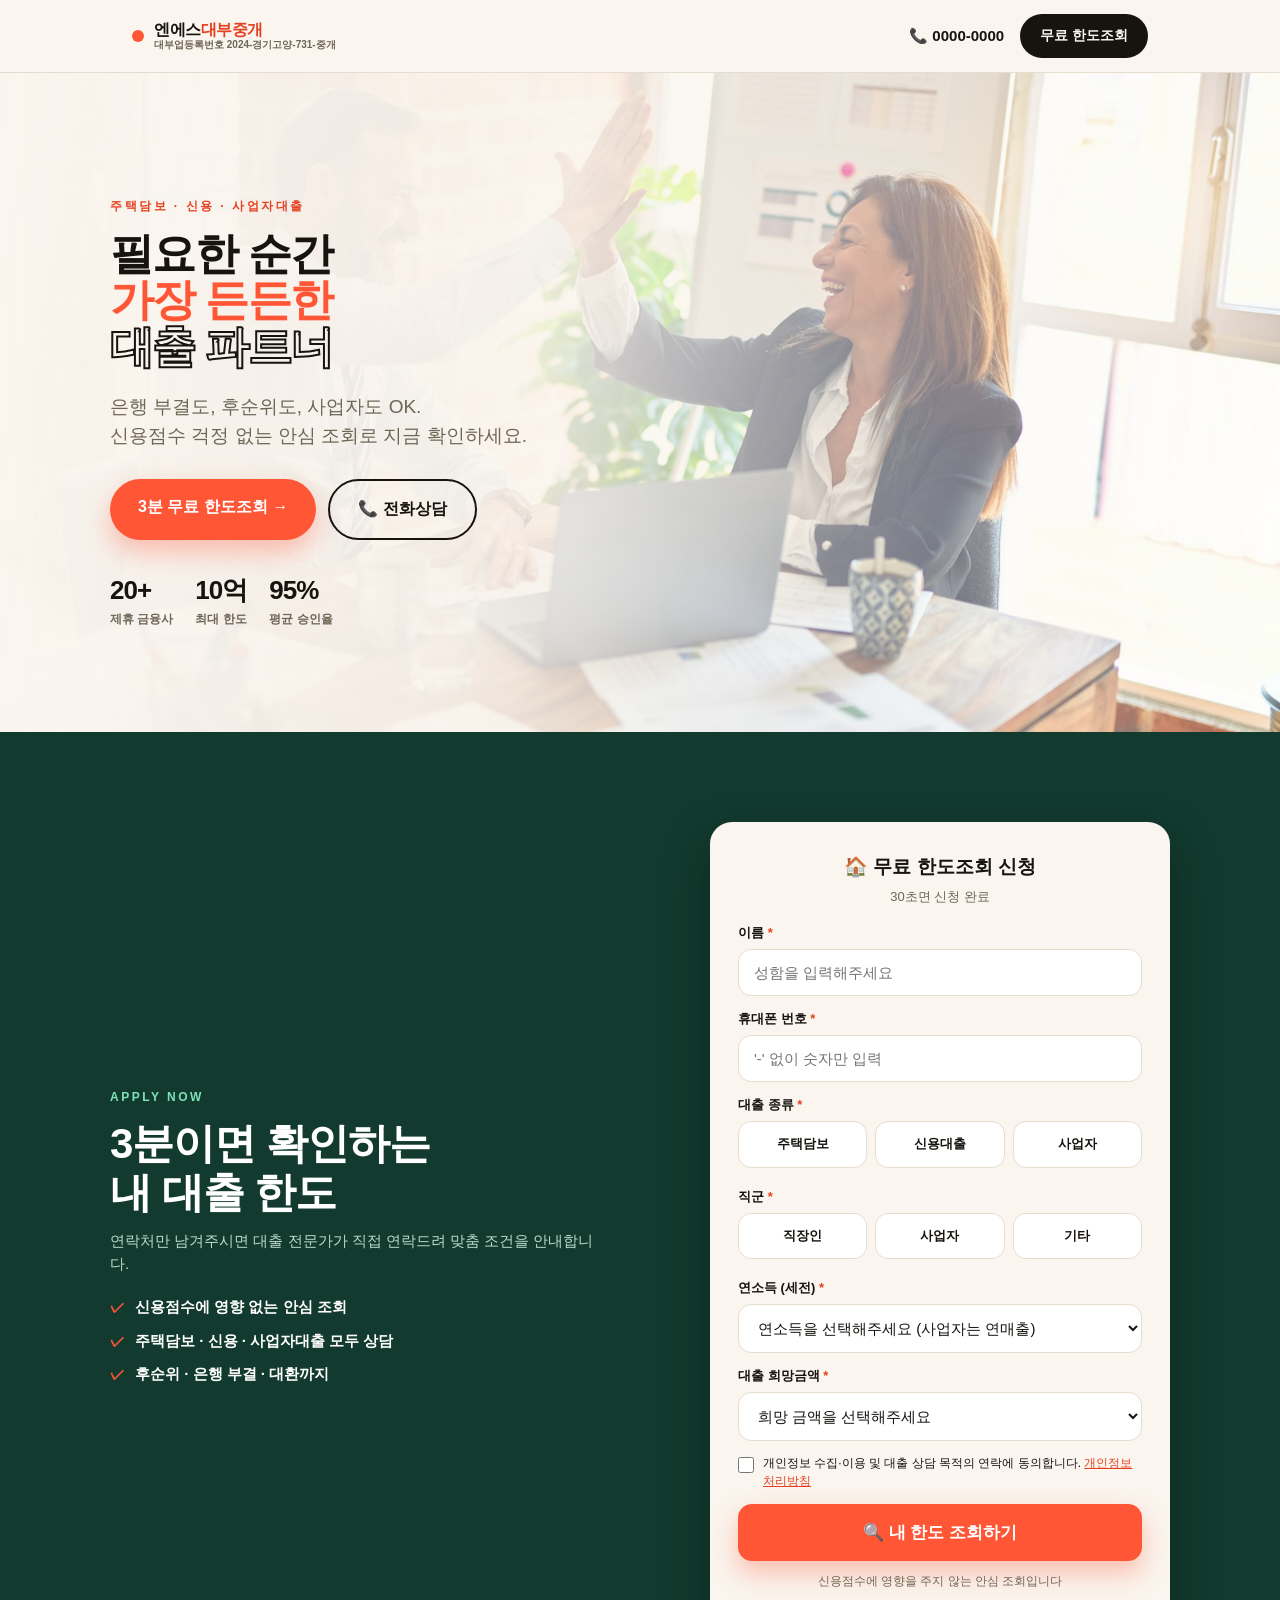
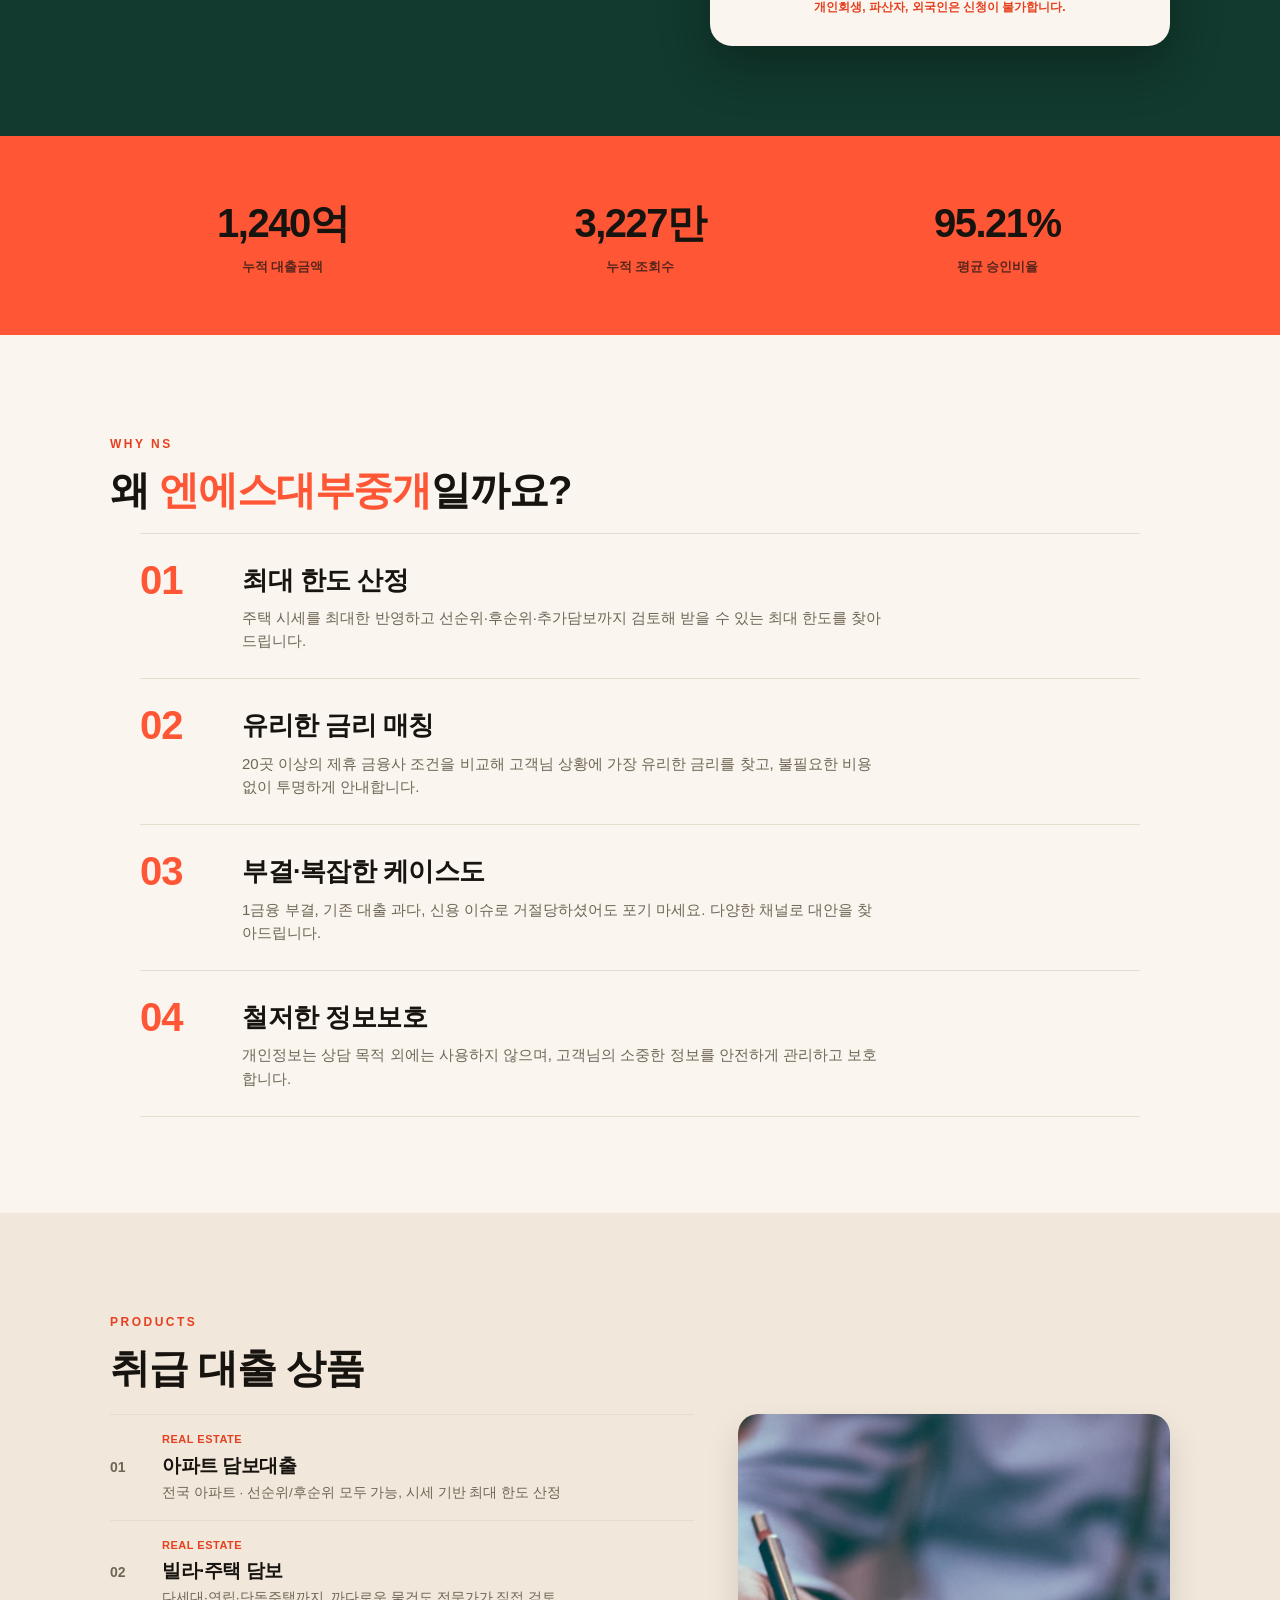
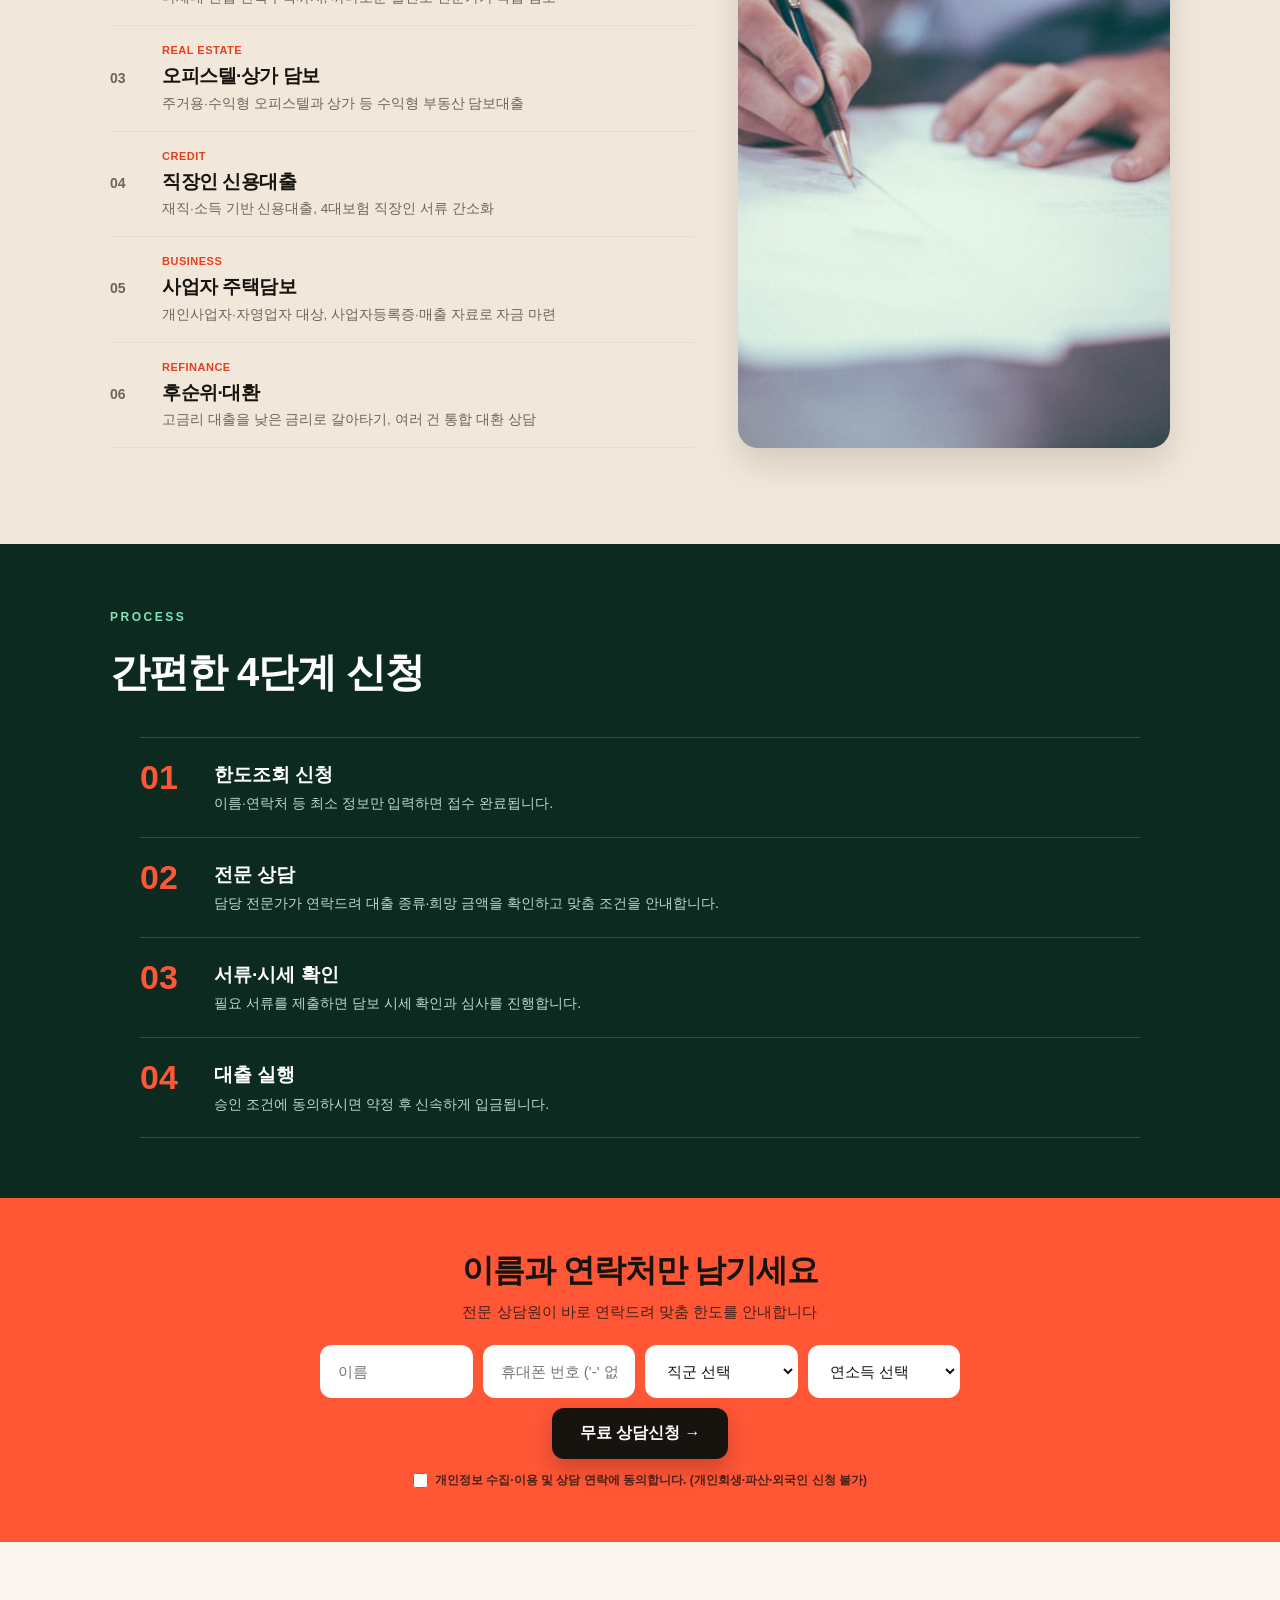
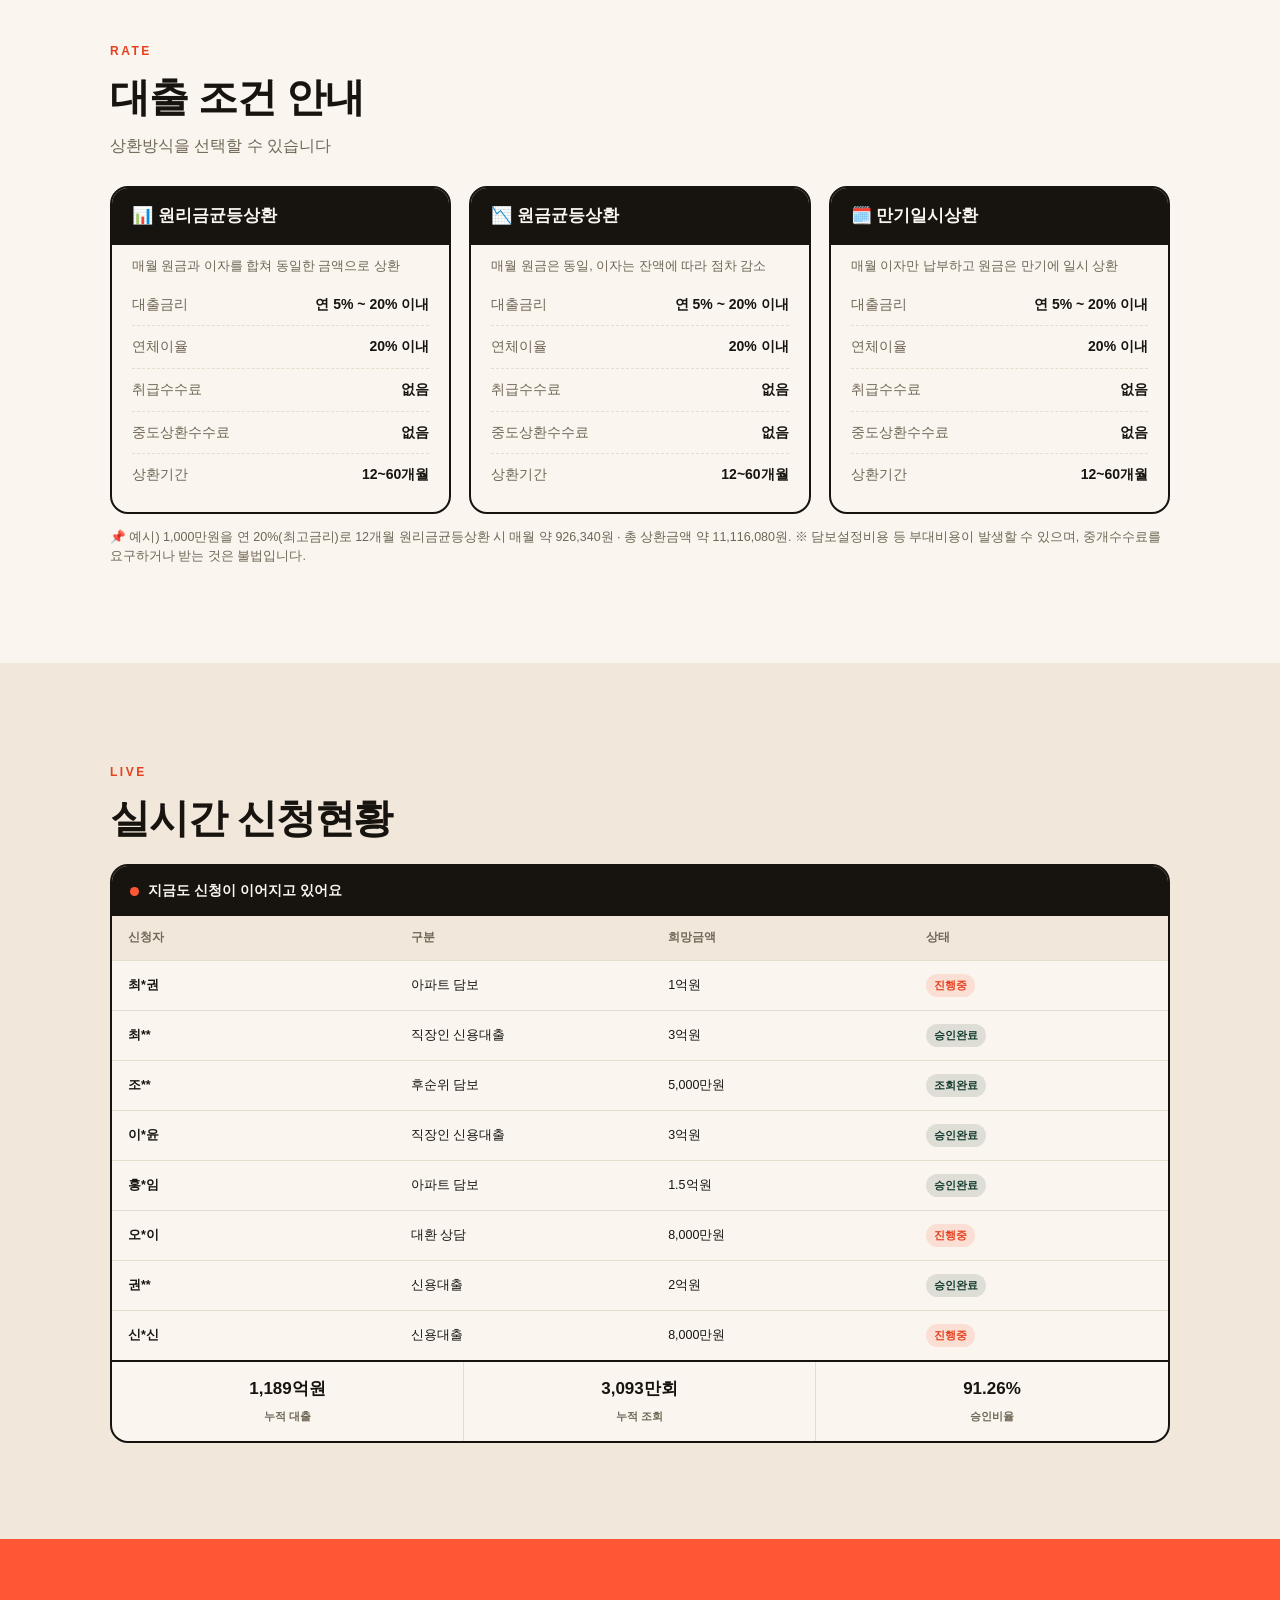
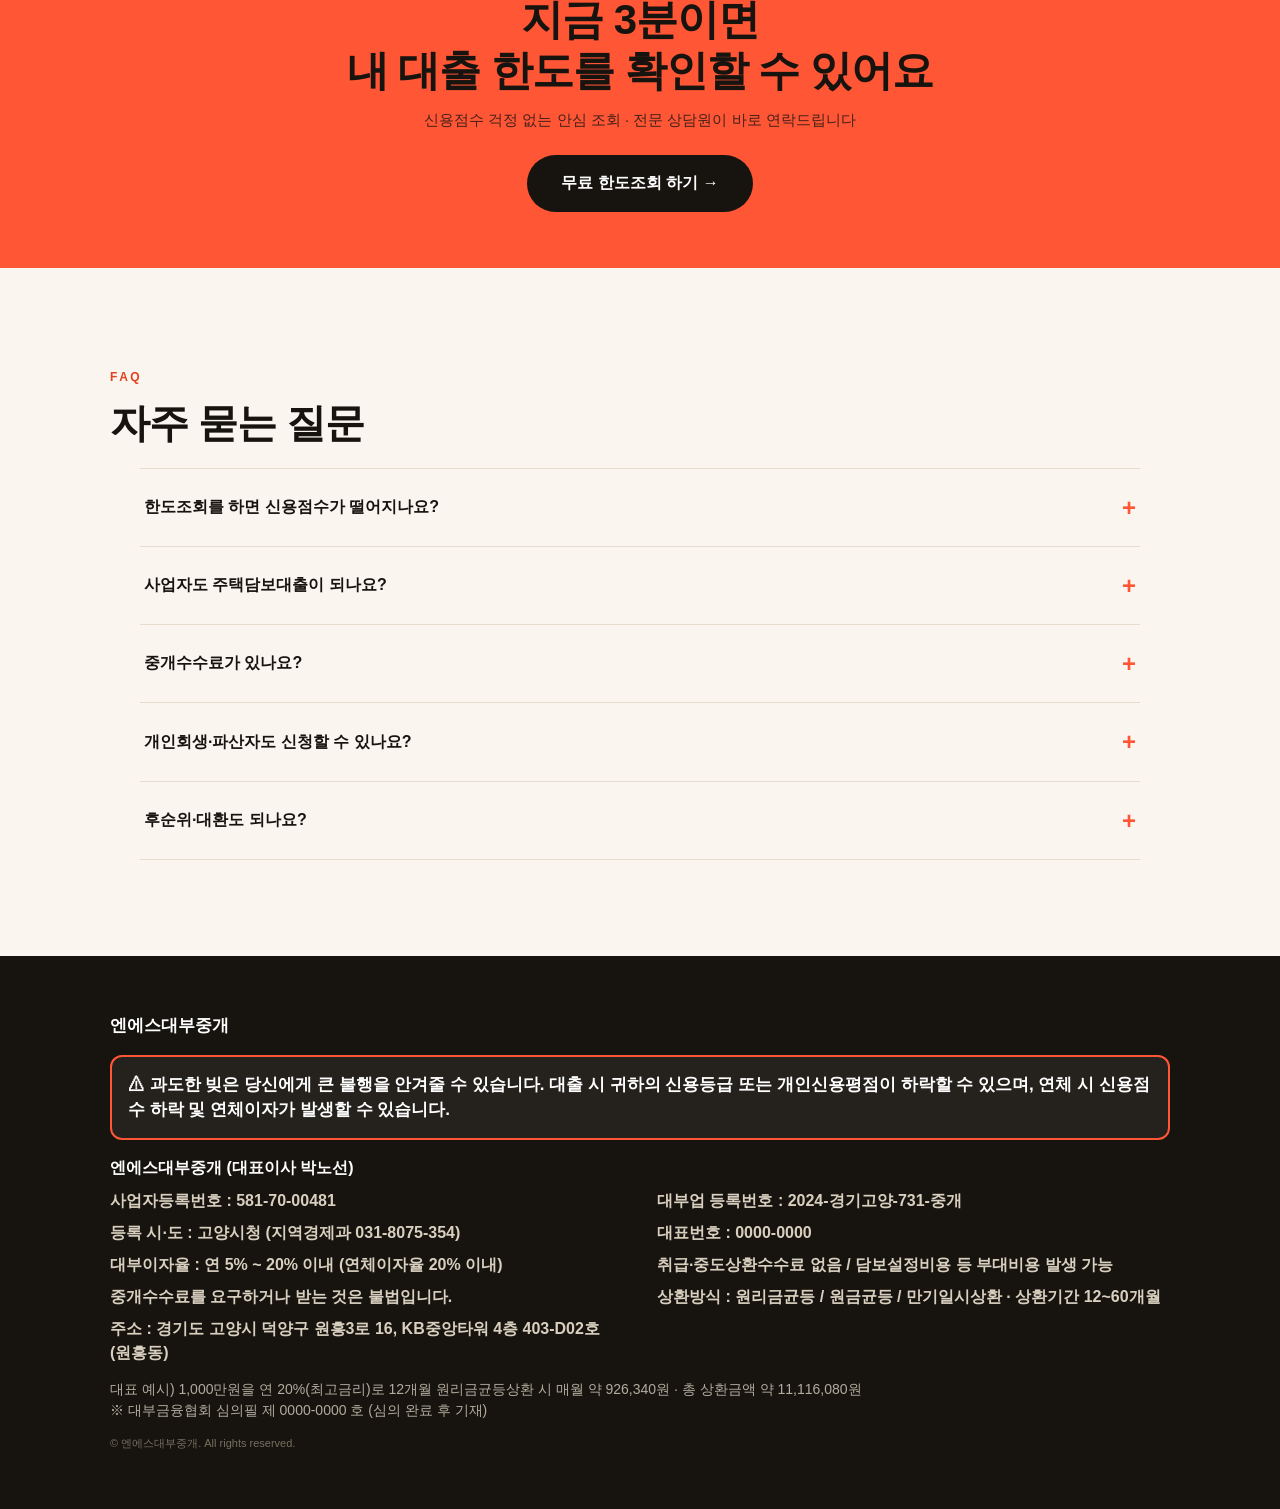
==== commit 8dacb6ec: "Update index.html" ====
--- a/google/index.html
+++ b/google/index.html
@@ -450,7 +450,16 @@
   els.forEach(function(el){ io.observe(el); });
 }
 initCountup();
-
 </script>
+
+<!-- Event snippet for 리드 양식 제출 conversion page -->
+<script>
+  gtag('event', 'conversion', {
+      'send_to': 'AW-18400252190/Z3TYCMmZoeUcEJ6i9sVE',
+      'value': 1.0,
+      'currency': 'KRW'
+  });
+</script>
+
 </body>
 </html>
